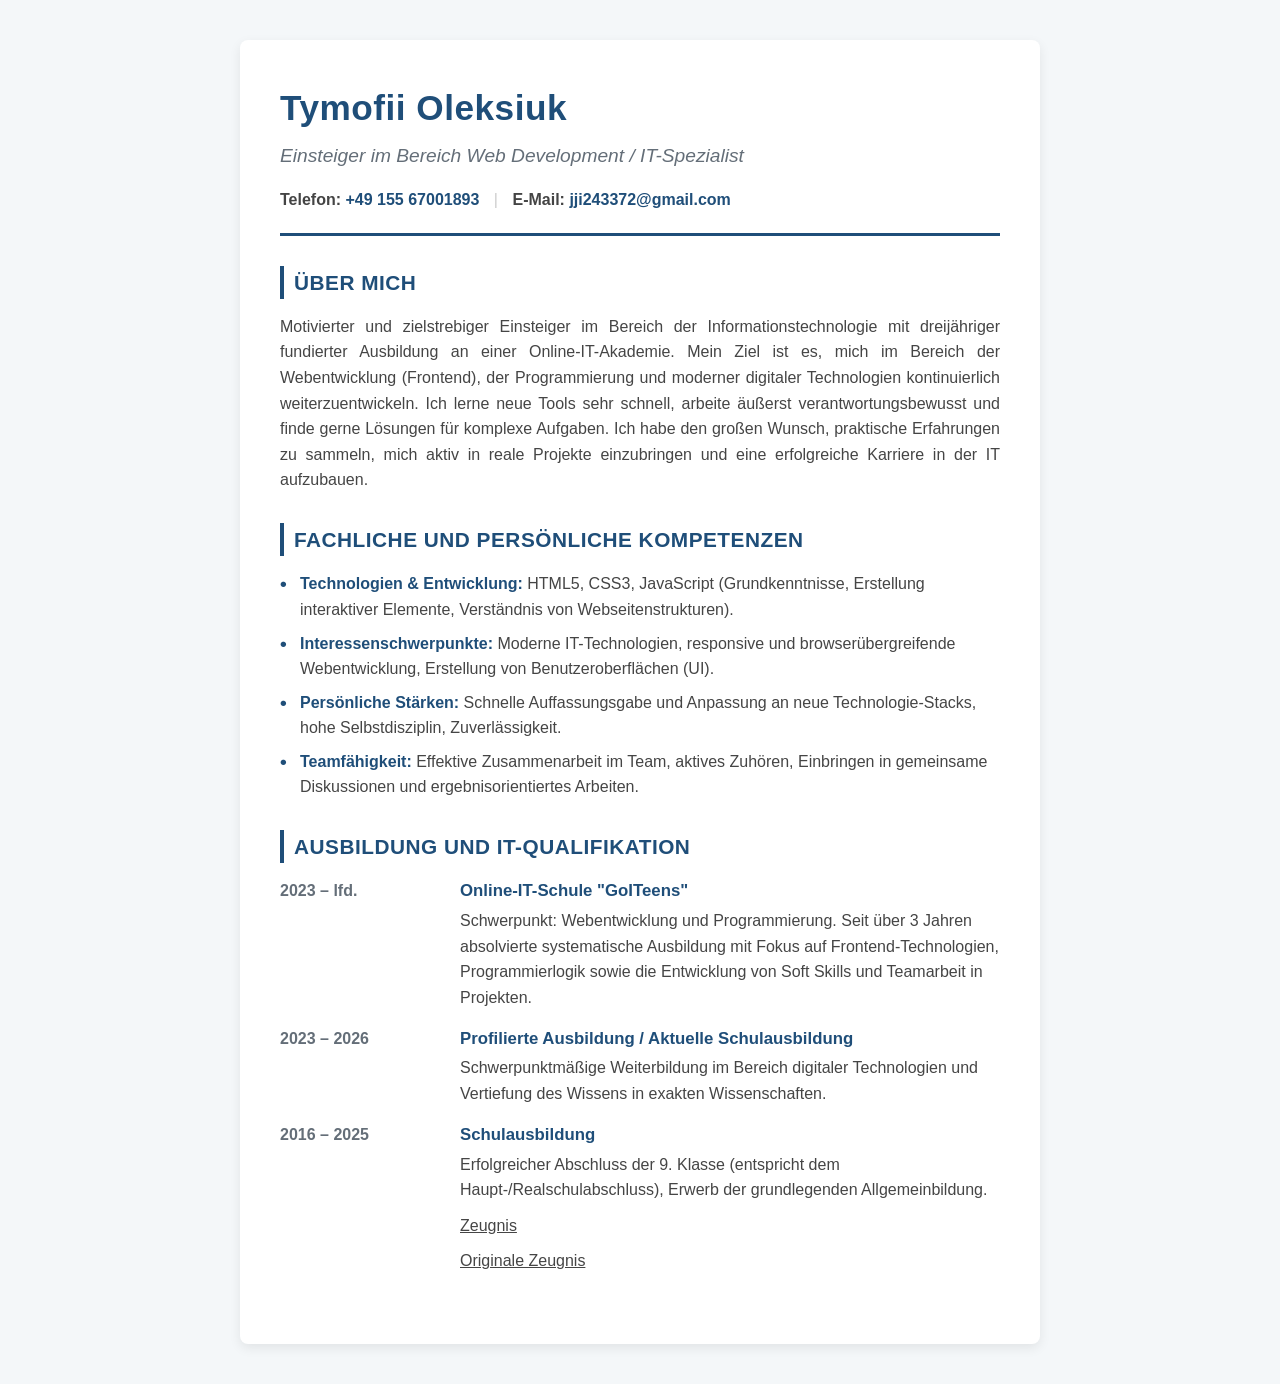
==== index.html @ 70d8bce4 "fix resume" ====
<!DOCTYPE html>
<html lang="de">

<head>
    <meta charset="UTF-8">
    <meta name="viewport" content="width=device-width, initial-scale=1.0">
    <title>Lebenslauf — Tymofii Oleksiuk</title>
    <!-- Verknüpfung mit der externen CSS-Datei -->
    <link rel="stylesheet" href="style.css">
</head>

<body>

    <div class="resume-container">
        <div class="header">
            <h1 class="name">Tymofii Oleksiuk</h1>
            <div class="subtitle">Einsteiger im Bereich Web Development / IT-Spezialist</div>
            <div class="contacts">
                <span><strong>Telefon:</strong> <a href="tel:+4915567001893">+49 155 67001893</a></span>
                <span class="separator">|</span>
                <span><strong>E-Mail:</strong> <a href="mailto:jji243372@gmail.com">jji243372@gmail.com</a></span>
            </div>
        </div>

        <div class="section">
            <h2 class="section-title">Über mich</h2>
            <p class="about-text">
                Motivierter und zielstrebiger Einsteiger im Bereich der Informationstechnologie mit dreijähriger
                fundierter
                Ausbildung an einer Online-IT-Akademie. Mein Ziel ist es, mich im Bereich der Webentwicklung (Frontend),
                der Programmierung und moderner digitaler Technologien kontinuierlich weiterzuentwickeln. Ich lerne neue
                Tools
                sehr schnell, arbeite äußerst verantwortungsbewusst und finde gerne Lösungen für komplexe Aufgaben. Ich
                habe den großen
                Wunsch, praktische Erfahrungen zu sammeln, mich aktiv in reale Projekte einzubringen und eine
                erfolgreiche Karriere in der IT aufzubauen.
            </p>
        </div>

        <div class="section">
            <h2 class="section-title">Fachliche und persönliche Kompetenzen</h2>
            <ul>
                <li><strong>Technologien & Entwicklung:</strong> HTML5, CSS3, JavaScript (Grundkenntnisse, Erstellung
                    interaktiver Elemente, Verständnis von Webseitenstrukturen).</li>
                <li><strong>Interessenschwerpunkte:</strong> Moderne IT-Technologien, responsive und
                    browserübergreifende Webentwicklung, Erstellung von Benutzeroberflächen (UI).</li>
                <li><strong>Persönliche Stärken:</strong> Schnelle Auffassungsgabe und Anpassung an neue
                    Technologie-Stacks, hohe Selbstdisziplin, Zuverlässigkeit.</li>
                <li><strong>Teamfähigkeit:</strong> Effektive Zusammenarbeit im Team, aktives Zuhören, Einbringen in
                    gemeinsame Diskussionen und ergebnisorientiertes Arbeiten.</li>
            </ul>
        </div>

        <div class="section">
            <h2 class="section-title">Ausbildung und IT-Qualifikation</h2>

            <div class="edu-item">
                <div class="edu-years">2023 – lfd.</div>
                <div class="edu-info">
                    <div class="edu-title">Online-IT-Schule "GoITeens"</div>
                    <p class="edu-details">Schwerpunkt: Webentwicklung und Programmierung. Seit über 3 Jahren
                        absolvierte systematische Ausbildung mit Fokus auf Frontend-Technologien, Programmierlogik sowie
                        die Entwicklung von Soft Skills und Teamarbeit in Projekten.</p>
                </div>
            </div>

            <div class="edu-item">
                <div class="edu-years">2023 – 2026</div>
                <div class="edu-info">
                    <div class="edu-title">Profilierte Ausbildung / Aktuelle Schulausbildung</div>
                    <p class="edu-details">Schwerpunktmäßige Weiterbildung im Bereich digitaler Technologien und
                        Vertiefung des Wissens in exakten Wissenschaften.</p>
                </div>
            </div>

            <div class="edu-item">
                <div class="edu-years">2016 – 2025</div>
                <div class="edu-info">
                    <div class="edu-title">Schulausbildung</div>
                    <p class="edu-details">Erfolgreicher Abschluss der 9. Klasse (entspricht dem
                        Haupt-/Realschulabschluss), Erwerb der grundlegenden Allgemeinbildung.</p>

                    <a class="zeugnis" href="./img/image-translate.png">Zeugnis</a>
                    <a class="zeugnis" href="./img/image.png">Originale Zeugnis</a>
                </div>
            </div>
        </div>

    </div>

</body>

</html>
---- style.css ----
/* Обнуление стилей и базовые налаштування */
* {
  box-sizing: border-box;
  margin: 0;
  padding: 0;
}

body {
  font-family: "Segoe UI", Tahoma, Geneva, Verdana, sans-serif;
  line-height: 1.6;
  color: #333333;
  background-color: #f4f7f9;
  padding: 40px 20px;
}

.resume-container {
  max-width: 800px;
  margin: 0 auto;
  background-color: #ffffff;
  padding: 40px;
  box-shadow: 0 4px 12px rgba(0, 0, 0, 0.08);
  border-radius: 8px;
}

.header {
  margin-bottom: 30px;
  padding-bottom: 20px;
  border-bottom: 3px solid #1f4e79;
}

.name {
  font-size: 2.2rem;
  font-weight: 700;
  color: #1f4e79;
  margin-bottom: 5px;
  letter-spacing: 0.5px;
}

.subtitle {
  font-size: 1.2rem;
  color: #646e78;
  font-style: italic;
  margin-bottom: 15px;
}

.contacts {
  font-size: 1rem;
  color: #444444;
}

.contacts a {
  color: #1f4e79;
  text-decoration: none;
  font-weight: 600;
  transition: color 0.2s ease;
}

.contacts a:hover {
  text-decoration: underline;
  color: #163857;
}

.separator {
  margin: 0 10px;
  color: #ccc;
}

.section {
  margin-bottom: 30px;
}

.section-title {
  font-size: 1.3rem;
  font-weight: 700;
  color: #1f4e79;
  margin-bottom: 15px;
  text-transform: uppercase;
  letter-spacing: 0.5px;
  border-left: 4px solid #1f4e79;
  padding-left: 10px;
}

.about-text {
  text-align: justify;
  color: #454545;
}

/* Списки (Навички та Додатково) */
ul {
  list-style-type: none;
}

li {
  position: relative;
  padding-left: 20px;
  margin-bottom: 8px;
  color: #454545;
}

li::before {
  content: "•";
  position: absolute;
  left: 0;
  color: #1f4e79;
  font-weight: bold;
  font-size: 1.2rem;
  top: -2px;
}

li strong {
  color: #1f4e79;
}

.edu-item {
  display: flex;
  margin-bottom: 15px;
}

.edu-years {
  width: 25%;
  font-weight: 700;
  color: #646e78;
  padding-right: 15px;
}

.edu-info {
  width: 75%;
}

.edu-title {
  font-weight: 700;
  color: #1f4e79;
  margin-bottom: 3px;
  font-size: 1.05rem;
}

.edu-details {
  color: #454545;
}

.zeugnis {
    display: block;
    margin-top: 10px;
  color: #454545;
}
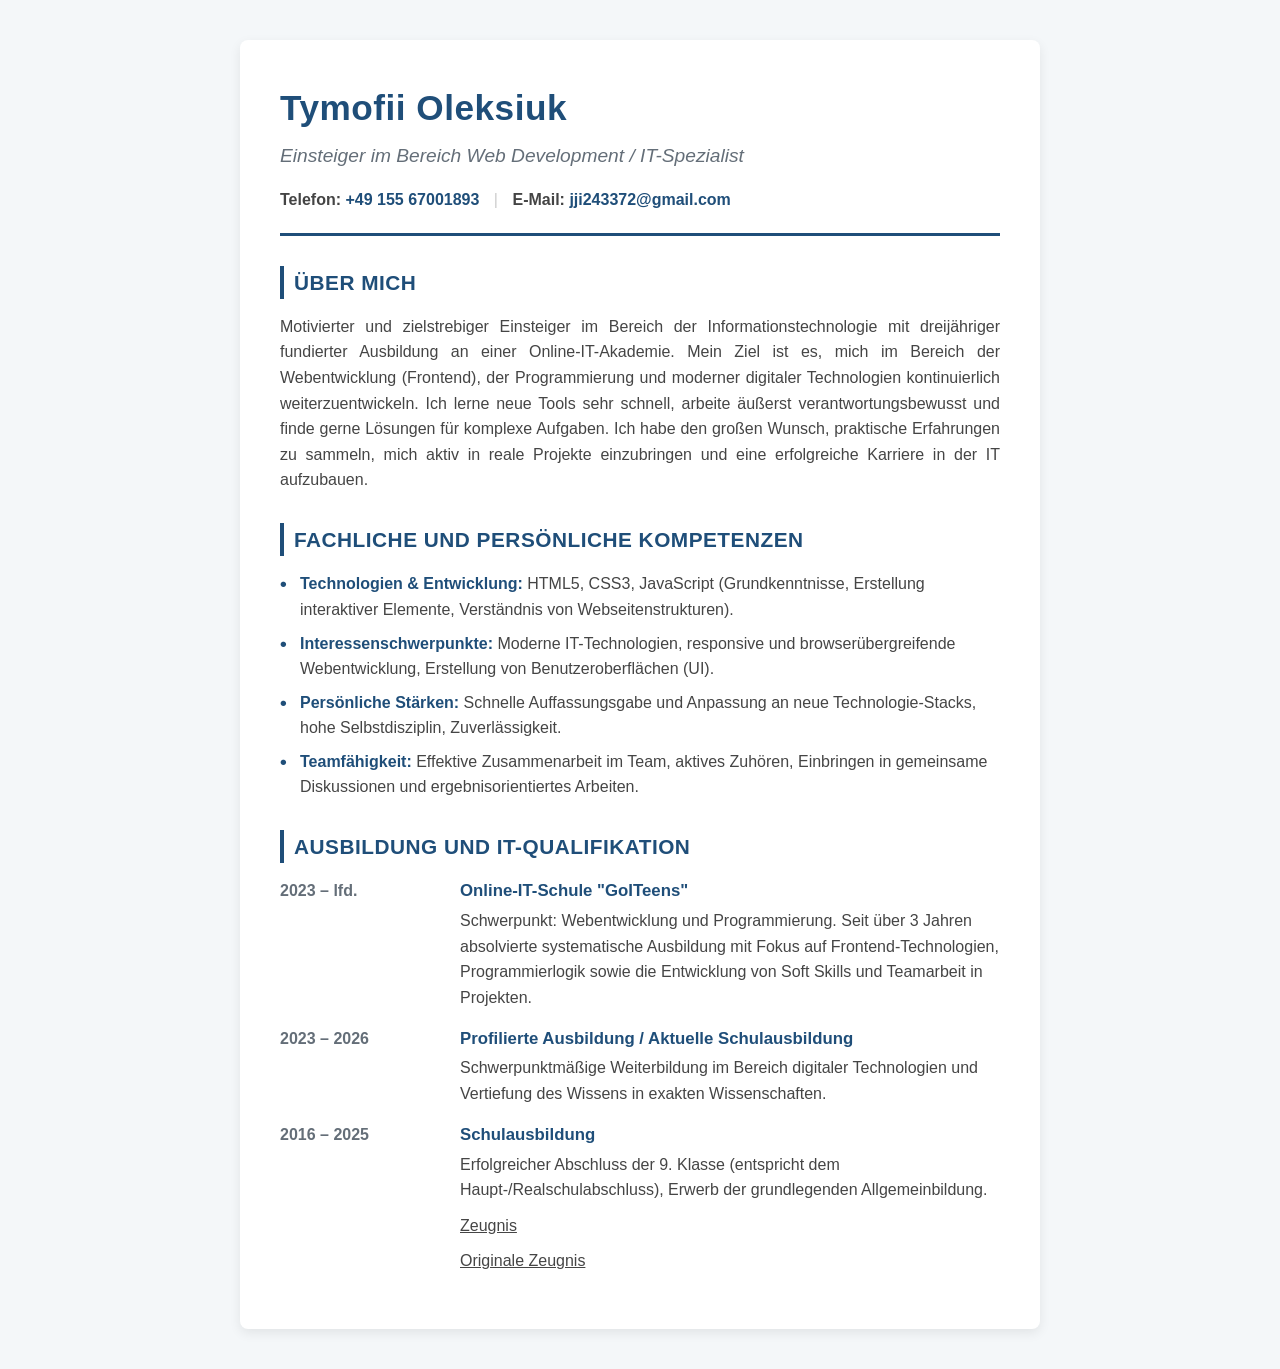
==== commit f74e6fd8: "fix2-resume" ====
--- a/index.html
+++ b/index.html
@@ -12,7 +12,7 @@
 <body>
 
     <div class="resume-container">
-        <div class="header">
+        <header class="header">
             <h1 class="name">Tymofii Oleksiuk</h1>
             <div class="subtitle">Einsteiger im Bereich Web Development / IT-Spezialist</div>
             <div class="contacts">
@@ -20,10 +20,10 @@
                 <span class="separator">|</span>
                 <span><strong>E-Mail:</strong> <a href="mailto:jji243372@gmail.com">jji243372@gmail.com</a></span>
             </div>
-        </div>
+        </header>
 
-        <div class="section">
-            <h2 class="section-title">Über mich</h2>
+        <section class="about-me">
+            <h2 class="about-title">Über mich</h2>
             <p class="about-text">
                 Motivierter und zielstrebiger Einsteiger im Bereich der Informationstechnologie mit dreijähriger
                 fundierter
@@ -35,10 +35,10 @@
                 Wunsch, praktische Erfahrungen zu sammeln, mich aktiv in reale Projekte einzubringen und eine
                 erfolgreiche Karriere in der IT aufzubauen.
             </p>
-        </div>
+        </section>
 
-        <div class="section">
-            <h2 class="section-title">Fachliche und persönliche Kompetenzen</h2>
+        <section class="skills">
+            <h2 class="skills-title">Fachliche und persönliche Kompetenzen</h2>
             <ul>
                 <li><strong>Technologien & Entwicklung:</strong> HTML5, CSS3, JavaScript (Grundkenntnisse, Erstellung
                     interaktiver Elemente, Verständnis von Webseitenstrukturen).</li>
@@ -49,10 +49,10 @@
                 <li><strong>Teamfähigkeit:</strong> Effektive Zusammenarbeit im Team, aktives Zuhören, Einbringen in
                     gemeinsame Diskussionen und ergebnisorientiertes Arbeiten.</li>
             </ul>
-        </div>
+        </section>
 
-        <div class="section">
-            <h2 class="section-title">Ausbildung und IT-Qualifikation</h2>
+        <section class="schools">
+            <h2 class="schools-title">Ausbildung und IT-Qualifikation</h2>
 
             <div class="edu-item">
                 <div class="edu-years">2023 – lfd.</div>
@@ -84,7 +84,7 @@
                     <a class="zeugnis" href="./img/image.png">Originale Zeugnis</a>
                 </div>
             </div>
-        </div>
+        </section>
 
     </div>
 
--- a/style.css
+++ b/style.css
@@ -65,11 +65,11 @@
   color: #ccc;
 }
 
-.section {
+.about-me {
   margin-bottom: 30px;
 }
 
-.section-title {
+.about-title {
   font-size: 1.3rem;
   font-weight: 700;
   color: #1f4e79;
@@ -85,7 +85,32 @@
   color: #454545;
 }
 
-/* Списки (Навички та Додатково) */
+.skills {
+  margin-bottom: 30px;
+}
+
+.skills-title {
+  font-size: 1.3rem;
+  font-weight: 700;
+  color: #1f4e79;
+  margin-bottom: 15px;
+  text-transform: uppercase;
+  letter-spacing: 0.5px;
+  border-left: 4px solid #1f4e79;
+  padding-left: 10px;
+}
+
+.schools-title {
+  font-size: 1.3rem;
+  font-weight: 700;
+  color: #1f4e79;
+  margin-bottom: 15px;
+  text-transform: uppercase;
+  letter-spacing: 0.5px;
+  border-left: 4px solid #1f4e79;
+  padding-left: 10px;
+}
+
 ul {
   list-style-type: none;
 }
@@ -139,7 +164,7 @@
 }
 
 .zeugnis {
-    display: block;
-    margin-top: 10px;
+  display: block;
+  margin-top: 10px;
   color: #454545;
 }
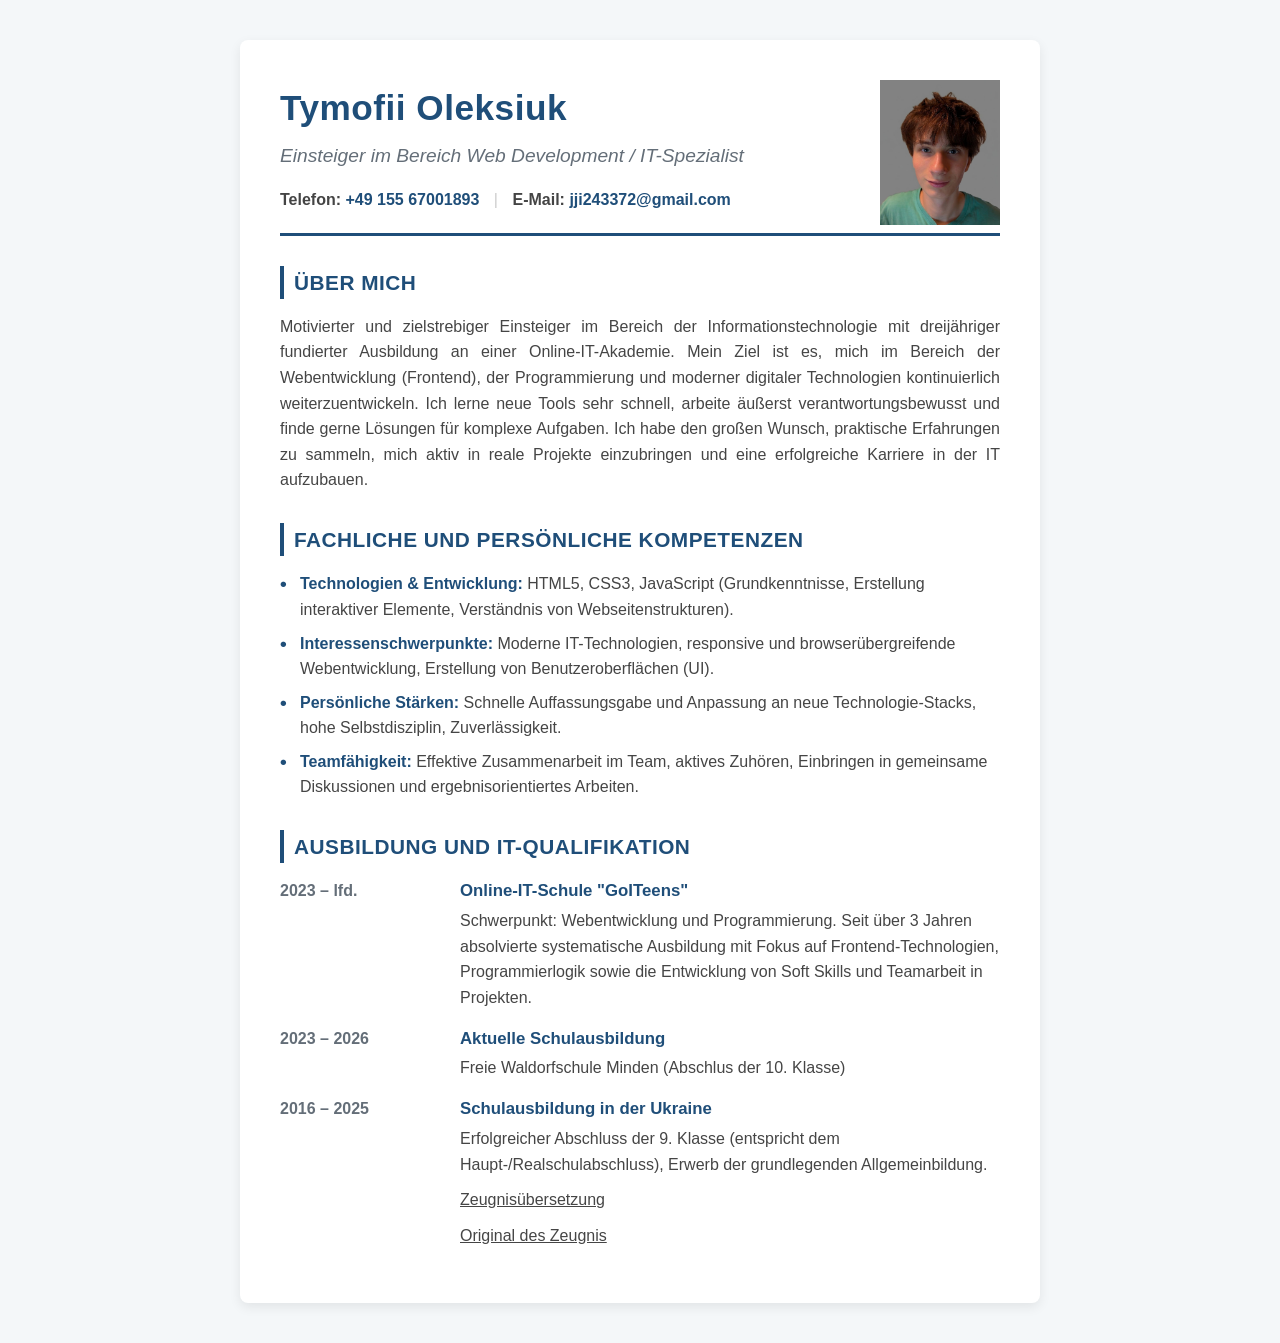
==== commit c0eaae83: "resume fix2" ====
--- a/index.html
+++ b/index.html
@@ -20,6 +20,7 @@
                 <span class="separator">|</span>
                 <span><strong>E-Mail:</strong> <a href="mailto:jji243372@gmail.com">jji243372@gmail.com</a></span>
             </div>
+            <img class="tymofii" src="./img/tymofii.jpg" alt="">
         </header>
 
         <section class="about-me">
@@ -67,21 +68,20 @@
             <div class="edu-item">
                 <div class="edu-years">2023 – 2026</div>
                 <div class="edu-info">
-                    <div class="edu-title">Profilierte Ausbildung / Aktuelle Schulausbildung</div>
-                    <p class="edu-details">Schwerpunktmäßige Weiterbildung im Bereich digitaler Technologien und
-                        Vertiefung des Wissens in exakten Wissenschaften.</p>
+                    <div class="edu-title">Aktuelle Schulausbildung</div>
+                    <p class="edu-details">Freie Waldorfschule Minden (Abschlus der 10. Klasse)</p>
                 </div>
             </div>
 
             <div class="edu-item">
                 <div class="edu-years">2016 – 2025</div>
                 <div class="edu-info">
-                    <div class="edu-title">Schulausbildung</div>
+                    <div class="edu-title">Schulausbildung in der Ukraine</div>
                     <p class="edu-details">Erfolgreicher Abschluss der 9. Klasse (entspricht dem
                         Haupt-/Realschulabschluss), Erwerb der grundlegenden Allgemeinbildung.</p>
 
-                    <a class="zeugnis" href="./img/image-translate.png">Zeugnis</a>
-                    <a class="zeugnis" href="./img/image.png">Originale Zeugnis</a>
+                    <a class="zeugnis" href="./img/image-translate.png">Zeugnisübersetzung</a>
+                    <a class="zeugnis" href="./img/image.png">Original des Zeugnis</a>
                 </div>
             </div>
         </section>
--- a/style.css
+++ b/style.css
@@ -23,9 +23,18 @@
 }
 
 .header {
+  position: relative;
   margin-bottom: 30px;
   padding-bottom: 20px;
   border-bottom: 3px solid #1f4e79;
+}
+
+.tymofii {
+  top: 0;
+  left: 600px;
+  position: absolute;
+  width: 120px;
+  height: 145px;
 }
 
 .name {
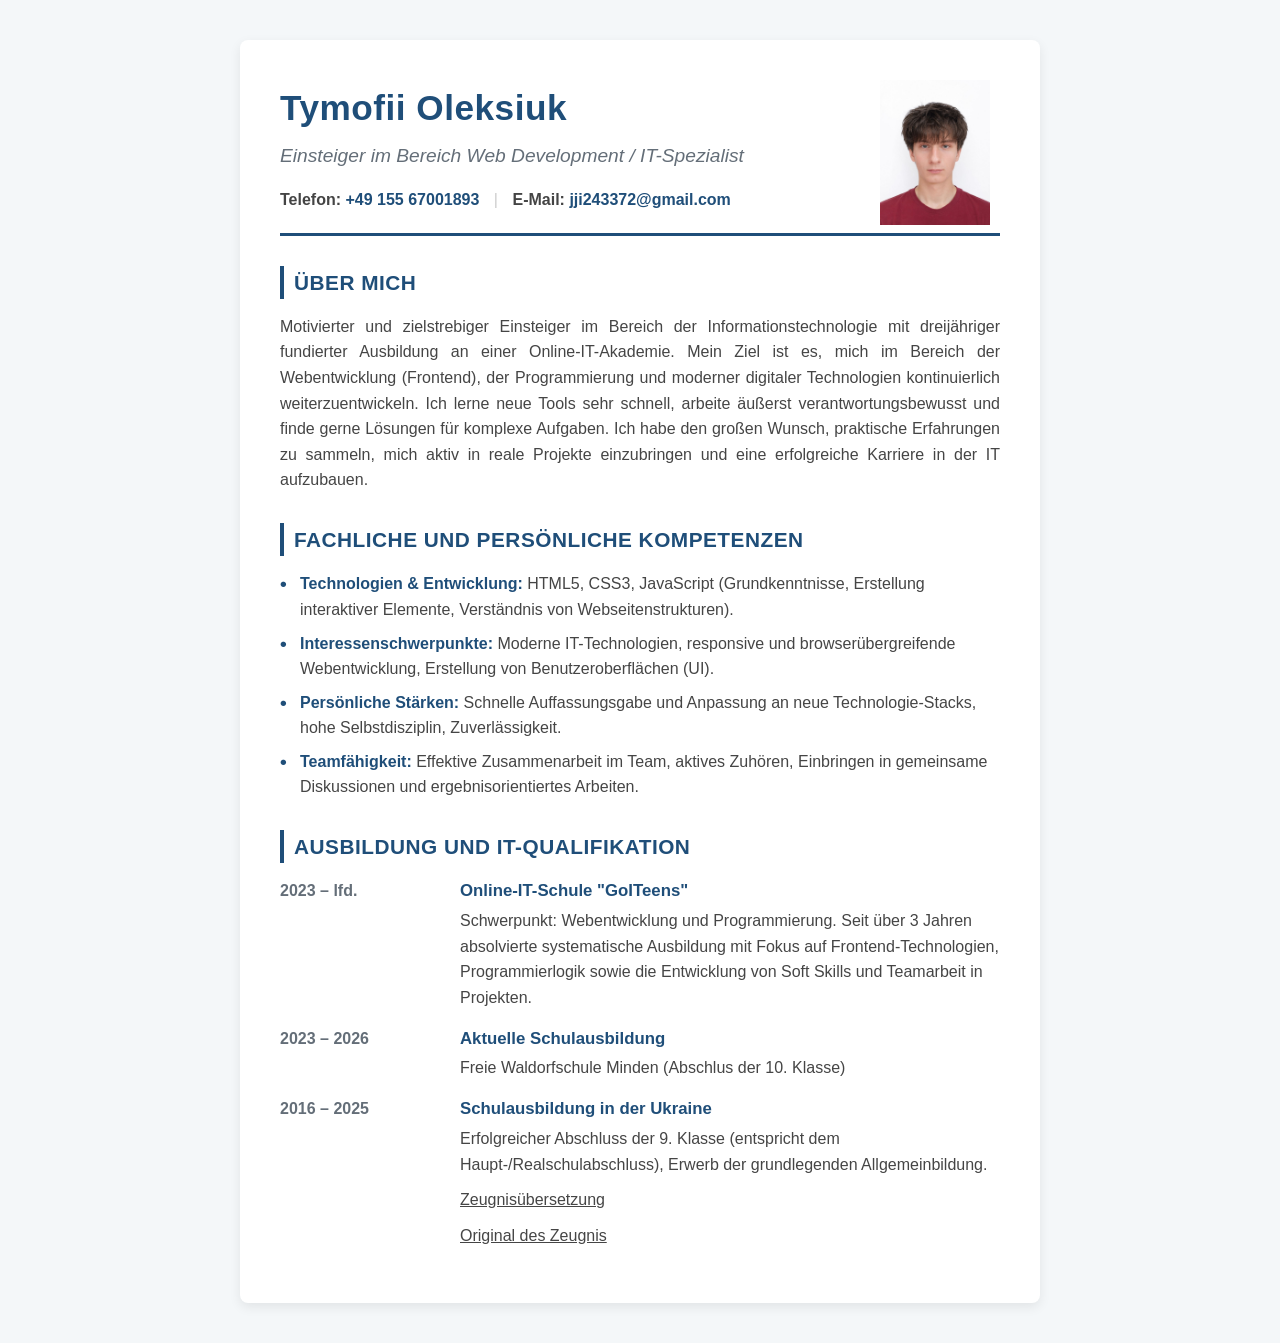
==== commit 22132953: "fix5" ====
--- a/index.html
+++ b/index.html
@@ -5,7 +5,6 @@
     <meta charset="UTF-8">
     <meta name="viewport" content="width=device-width, initial-scale=1.0">
     <title>Lebenslauf — Tymofii Oleksiuk</title>
-    <!-- Verknüpfung mit der externen CSS-Datei -->
     <link rel="stylesheet" href="style.css">
 </head>
 
@@ -20,7 +19,7 @@
                 <span class="separator">|</span>
                 <span><strong>E-Mail:</strong> <a href="mailto:jji243372@gmail.com">jji243372@gmail.com</a></span>
             </div>
-            <img class="tymofii" src="./img/tymofii.jpg" alt="">
+            <img id="tymofii" src="./img/image1copy.png" alt="person">
         </header>
 
         <section class="about-me">
--- a/style.css
+++ b/style.css
@@ -29,12 +29,21 @@
   border-bottom: 3px solid #1f4e79;
 }
 
-.tymofii {
+#tymofii {
   top: 0;
   left: 600px;
   position: absolute;
-  width: 120px;
+  width: 110px;
   height: 145px;
+}
+
+@media (max-width: 600px) {
+  #tymofii {
+    position: relative;
+    left: 0;
+    width: 110px;
+    height: 145px;
+  }
 }
 
 .name {
